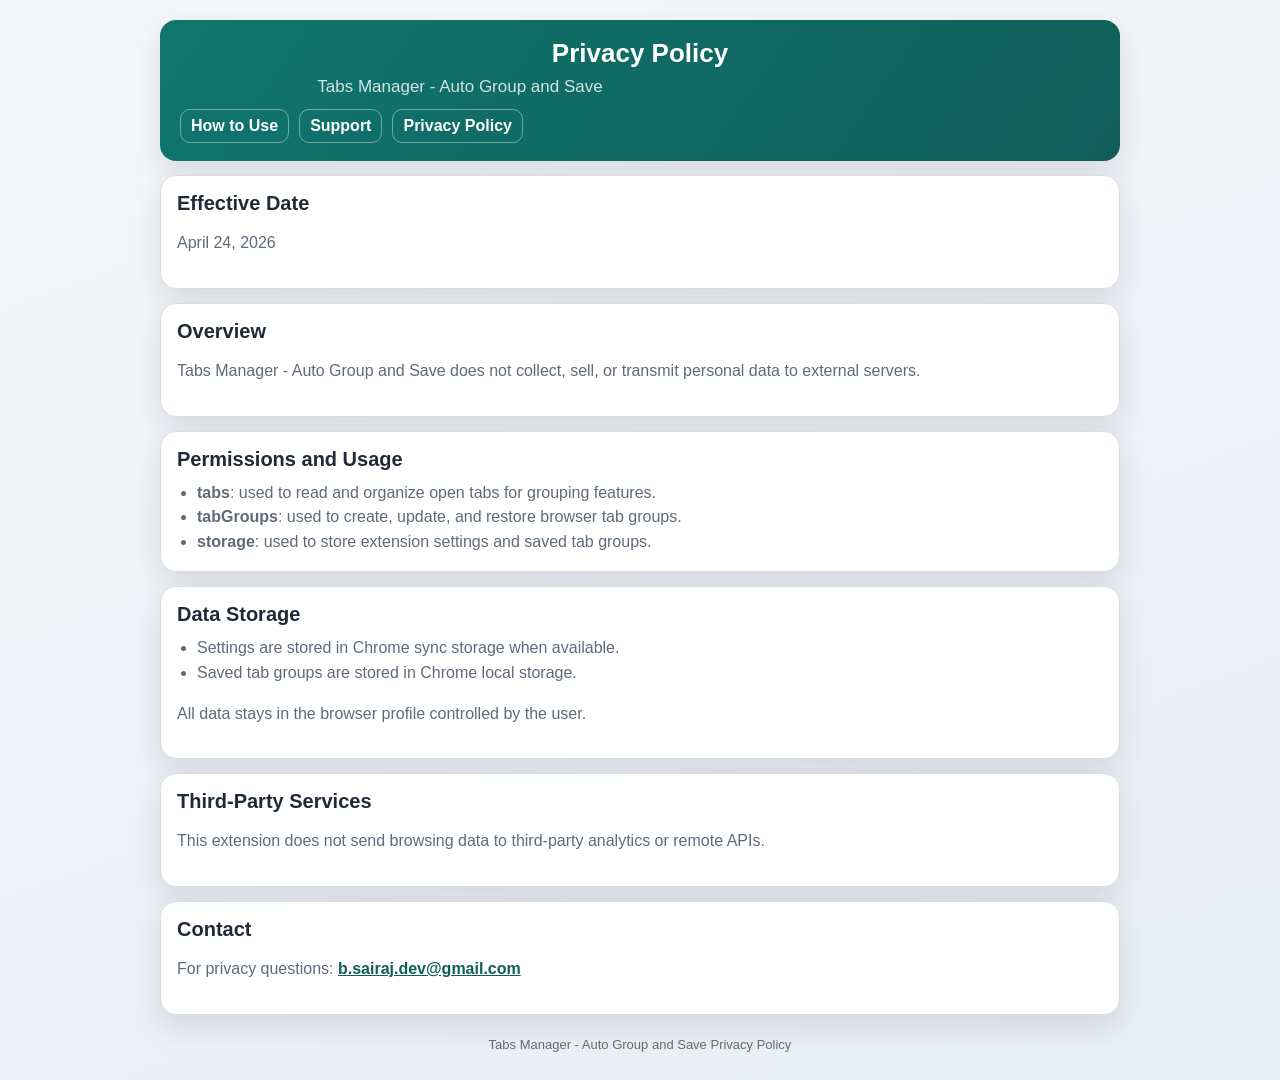
==== privacy-policy.html @ 701174a9 "Add files via upload" ====
<!DOCTYPE html>
<html lang="en">
<head>
  <meta charset="UTF-8" />
  <meta name="viewport" content="width=device-width, initial-scale=1" />
  <title>Tabs Manager - Auto Group and Save | Privacy Policy</title>
  <link rel="icon" type="image/svg+xml" href="assets/favicon.svg" />
  <link rel="stylesheet" href="styles.css" />
</head>
<body>
  <main class="page">
    <header class="hero">
      <h1>Privacy Policy</h1>
      <p>Tabs Manager - Auto Group and Save</p>
      <nav class="nav" aria-label="Site navigation">
        <a href="index.html">How to Use</a>
        <a href="support.html">Support</a>
        <a href="privacy-policy.html">Privacy Policy</a>
      </nav>
    </header>

    <section class="panel">
      <h2>Effective Date</h2>
      <p>April 24, 2026</p>
    </section>

    <section class="panel">
      <h2>Overview</h2>
      <p>Tabs Manager - Auto Group and Save does not collect, sell, or transmit personal data to external servers.</p>
    </section>

    <section class="panel">
      <h2>Permissions and Usage</h2>
      <ul>
        <li><strong>tabs</strong>: used to read and organize open tabs for grouping features.</li>
        <li><strong>tabGroups</strong>: used to create, update, and restore browser tab groups.</li>
        <li><strong>storage</strong>: used to store extension settings and saved tab groups.</li>
      </ul>
    </section>

    <section class="panel">
      <h2>Data Storage</h2>
      <ul>
        <li>Settings are stored in Chrome sync storage when available.</li>
        <li>Saved tab groups are stored in Chrome local storage.</li>
      </ul>
      <p>All data stays in the browser profile controlled by the user.</p>
    </section>

    <section class="panel">
      <h2>Third-Party Services</h2>
      <p>This extension does not send browsing data to third-party analytics or remote APIs.</p>
    </section>

    <section class="panel">
      <h2>Contact</h2>
      <p>For privacy questions: <a href="mailto:b.sairaj.dev@gmail.com">b.sairaj.dev@gmail.com</a></p>
    </section>

    <footer>
      Tabs Manager - Auto Group and Save Privacy Policy
    </footer>
  </main>
</body>
</html>
---- styles.css ----
:root {
  --bg: #f4f6f9;
  --bg-top: #f6f7f9;
  --bg-bottom: #e9eef5;
  --ink: #1f2937;
  --muted: #5f6b7a;
  --panel: #ffffff;
  --border: #d6dee9;
  --accent: #0f766e;
  --accent-strong: #115e59;
  --accent-light: #e0f2f0;
  --new-tag: #0f766e;
  --new-bg: #d1fae5;
  --warn: #d97706;
  --warn-bg: #fef3c7;
  --shadow: 0 12px 30px rgba(21, 31, 52, 0.12);
  --radius: 16px;
}

@media (prefers-color-scheme: dark) {
  :root {
    --bg-top: #0f172a;
    --bg-bottom: #101b33;
    --ink: #e5e7eb;
    --muted: #9aa7bb;
    --panel: #182033;
    --border: #2c3950;
    --accent: #1ca094;
    --accent-strong: #17756e;
    --shadow: 0 12px 30px rgba(0, 0, 0, 0.4);
  }
}

* { box-sizing: border-box; }

body {
  margin: 0;
  min-height: 100vh;
  color: var(--ink);
  font-family: "Trebuchet MS", "Segoe UI", sans-serif;
  background: linear-gradient(160deg, var(--bg-top), var(--bg-bottom));
  padding: 20px;
}

.page {
  width: min(960px, 100%);
  margin: 0 auto;
  display: grid;
  gap: 14px;
}

.page .hero {
  background: linear-gradient(125deg, var(--accent), var(--accent-strong));
  color: #fff;
  border-radius: var(--radius);
  padding: 18px 20px;
  box-shadow: var(--shadow);
}

.page .hero h1 {
  margin: 0;
  font-size: 26px;
}

.page .hero p {
  margin: 8px 0 0;
  color: rgba(255, 255, 255, 0.92);
}

.nav {
  margin-top: 12px;
  display: flex;
  flex-wrap: wrap;
  gap: 10px;
}

.nav a {
  text-decoration: none;
  color: #fff;
  border: 1px solid rgba(255, 255, 255, 0.4);
  border-radius: 10px;
  padding: 7px 10px;
  font-weight: 700;
}

.nav a:hover {
  background: rgba(255, 255, 255, 0.14);
}

.panel {
  background: var(--panel);
  border: 1px solid var(--border);
  border-radius: var(--radius);
  padding: 16px;
  box-shadow: var(--shadow);
}

.panel h2 {
  margin: 0 0 10px;
  font-size: 20px;
}

.panel h3 {
  margin: 16px 0 8px;
  font-size: 16px;
}

.panel p, .panel li {
  color: var(--muted);
  line-height: 1.55;
}

.panel ul {
  margin: 0;
  padding-left: 20px;
}

.note {
  background: rgba(15, 118, 110, 0.1);
  border: 1px solid rgba(15, 118, 110, 0.35);
  border-radius: 12px;
  padding: 10px 12px;
}

a[href^="mailto:"] {
  color: var(--accent-strong);
  font-weight: 700;
}

a[href^="mailto:"]:hover {
  color: var(--accent);
}

footer {
  color: var(--muted);
  font-size: 13px;
  text-align: center;
  padding: 8px;
}

/* ════════════════════════════════════
   Index page — How to Use
   ════════════════════════════════════ */

/* Remove body padding on index page (full-width hero layout) */
body:has(> header.hero) {
  padding: 0;
}

.hero {
  background: linear-gradient(135deg, #0f766e 0%, #065f56 100%);
  color: #fff;
  padding: 56px 24px 48px;
  text-align: center;
}
.hero h1 { font-size: 36px; font-weight: 800; margin-bottom: 10px; }
.hero p  { font-size: 17px; opacity: 0.88; max-width: 560px; margin: 0 auto; }
.install-btn {
  display: inline-flex;
  align-items: center;
  gap: 10px;
  margin-top: 24px;
  padding: 13px 24px;
  background: #fff;
  color: #0f766e;
  font-size: 15px;
  font-weight: 800;
  border-radius: 50px;
  text-decoration: none;
  box-shadow: 0 4px 20px rgba(0,0,0,0.18);
  transition: transform 0.15s, box-shadow 0.15s;
}
.install-btn:hover {
  transform: translateY(-2px);
  box-shadow: 0 8px 28px rgba(0,0,0,0.22);
}
.install-btn img { width: 22px; height: 22px; }

/* ── TOC ── */
.toc-wrap {
  max-width: 860px;
  margin: 32px auto;
  padding: 0 24px;
}
.toc {
  background: var(--panel);
  border: 1px solid var(--border);
  border-radius: var(--radius);
  padding: 20px 24px;
  box-shadow: var(--shadow);
}
.toc h2 { font-size: 14px; text-transform: uppercase; letter-spacing: .08em; color: var(--muted); margin-bottom: 12px; }
.toc ol  { padding-left: 18px; display: grid; gap: 6px; }
.toc a   { color: var(--accent); text-decoration: none; font-size: 14px; font-weight: 600; }
.toc a:hover { text-decoration: underline; }

/* ── Layout ── */
.content {
  max-width: 860px;
  margin: 0 auto 60px;
  padding: 0 24px;
  display: grid;
  gap: 36px;
}

/* ── Section card ── */
.section {
  background: var(--panel);
  border: 1px solid var(--border);
  border-radius: var(--radius);
  box-shadow: var(--shadow);
  overflow: hidden;
}
.section-header {
  padding: 20px 24px 16px;
  border-bottom: 1px solid var(--border);
  display: flex;
  align-items: center;
  gap: 12px;
}
.section-icon {
  width: 36px; height: 36px;
  border-radius: 10px;
  background: var(--accent-light);
  display: flex; align-items: center; justify-content: center;
  font-size: 18px;
  flex-shrink: 0;
}
.section-header h2 { font-size: 20px; font-weight: 700; }
.section-header .tag-new {
  font-size: 10px; font-weight: 800;
  background: var(--new-bg); color: var(--new-tag);
  border-radius: 20px; padding: 2px 8px;
  text-transform: uppercase; letter-spacing: .06em;
}
.section-body { padding: 24px; }

/* ── Steps ── */
.steps { display: grid; gap: 16px; margin-top: 4px; }
.step {
  display: flex;
  gap: 14px;
  align-items: flex-start;
}
.step-num {
  width: 26px; height: 26px;
  background: var(--accent);
  color: #fff;
  border-radius: 50%;
  font-size: 12px; font-weight: 800;
  display: flex; align-items: center; justify-content: center;
  flex-shrink: 0;
  margin-top: 2px;
}
.step-text strong { display: block; font-size: 15px; margin-bottom: 2px; }
.step-text p { font-size: 13px; color: var(--muted); }

/* ── Feature list ── */
.features { display: grid; gap: 10px; margin-top: 4px; }
.feature {
  display: flex;
  gap: 10px;
  padding: 12px 14px;
  background: var(--bg);
  border-radius: 10px;
  border: 1px solid var(--border);
}
.feature-icon { font-size: 16px; flex-shrink: 0; margin-top: 1px; }
.feature-body strong { font-size: 14px; display: flex; align-items: center; gap: 6px; }
.feature-body p { font-size: 13px; color: var(--muted); margin-top: 2px; }
.tag-new-inline {
  font-size: 9px; font-weight: 800;
  background: var(--new-bg); color: var(--new-tag);
  border-radius: 20px; padding: 1px 6px;
  text-transform: uppercase;
}

/* ── Mockup: Popup ── */
.mockup-popup {
  width: 300px;
  border-radius: 14px;
  border: 1px solid var(--border);
  overflow: hidden;
  box-shadow: 0 8px 32px rgba(0,0,0,0.12);
  font-size: 12px;
  margin: 20px auto 0;
}
.mp-header {
  background: linear-gradient(130deg, #0f766e, #065f56);
  color: #fff;
  padding: 12px 14px 10px;
}
.mp-header h3 { font-size: 15px; font-weight: 700; }
.mp-header p  { font-size: 11px; opacity: .8; margin-top: 2px; }
.mp-panel {
  background: #fff;
  border-bottom: 1px solid var(--border);
  padding: 10px 12px;
}
.mp-row {
  display: flex; align-items: center;
  justify-content: space-between;
  padding: 5px 0;
  font-size: 12px; font-weight: 600;
}
.mp-row + .mp-row { border-top: 1px solid #f1f5f9; }
.mp-toggle {
  width: 32px; height: 18px;
  background: #0f766e;
  border-radius: 18px;
  position: relative;
}
.mp-toggle::after {
  content: "";
  position: absolute;
  width: 14px; height: 14px;
  background: #fff;
  border-radius: 50%;
  top: 2px; right: 2px;
}
.mp-toggle.off { background: #cbd5e1; }
.mp-toggle.off::after { right: auto; left: 2px; }
.mp-configure {
  display: flex; align-items: center; justify-content: space-between;
  border-top: 1px solid var(--border);
  padding: 8px 0 2px;
  margin-top: 4px;
}
.mp-configure span { font-size: 11px; color: var(--muted); }
.mp-configure button {
  font-size: 11px; font-weight: 700;
  background: #f1f5f9; border: 1px solid var(--border);
  border-radius: 8px; padding: 4px 8px; cursor: default;
}
.mp-group-list { display: grid; gap: 5px; }
.mp-group-item {
  display: flex; align-items: center; gap: 6px;
  background: linear-gradient(135deg, #39867f, #0d6b63);
  border-radius: 8px; padding: 6px 8px;
  color: #fff; font-weight: 700; font-size: 12px;
}
.swatch {
  width: 10px; height: 10px; border-radius: 50%; flex-shrink: 0;
}
.mp-group-item button {
  margin-left: auto; font-size: 10px; font-weight: 700;
  background: rgba(255,255,255,.22); color: #fff;
  border: 1px solid rgba(255,255,255,.3);
  border-radius: 6px; padding: 2px 6px; cursor: default;
}

/* ── Mockup: Options ── */
.mockup-options {
  border: 1px solid var(--border);
  border-radius: 12px;
  overflow: hidden;
  margin-top: 20px;
  font-size: 12px;
  box-shadow: 0 4px 18px rgba(0,0,0,.08);
}
.mo-hero {
  background: linear-gradient(130deg, #0f766e, #065f56);
  color: #fff;
  padding: 14px 16px;
}
.mo-hero h3 { font-size: 15px; font-weight: 700; }
.mo-panel {
  background: #fff;
  border-top: 1px solid var(--border);
  padding: 14px 16px;
}
.mo-panel h4 { font-size: 12px; font-weight: 700; color: var(--muted); text-transform: uppercase; letter-spacing: .06em; margin-bottom: 10px; }
.mo-row {
  display: flex; align-items: center;
  justify-content: space-between;
  padding: 6px 0;
  border-bottom: 1px solid #f1f5f9;
  font-size: 12px;
}
.mo-row:last-child { border-bottom: none; }
.mo-row select {
  font-size: 11px; padding: 3px 6px;
  border: 1px solid var(--border); border-radius: 6px;
}

/* ── Mockup: Custom Rules ── */
.mockup-rules {
  border: 1px solid var(--border);
  border-radius: 12px;
  overflow: hidden;
  margin-top: 20px;
  font-size: 12px;
  box-shadow: 0 4px 18px rgba(0,0,0,.08);
}
.mr-header {
  background: linear-gradient(130deg, #0f766e, #065f56);
  color: #fff; padding: 12px 16px;
}
.mr-header h3 { font-size: 14px; font-weight: 700; }
.mr-body { background: #fff; padding: 14px 16px; }
.mr-rule {
  border: 1px solid var(--border);
  border-radius: 10px; padding: 10px 12px;
  margin-bottom: 10px;
}
.mr-rule-head {
  display: flex; align-items: center; gap: 8px;
  margin-bottom: 8px;
}
.mr-rule-name {
  flex: 1; font-weight: 700; font-size: 13px;
  background: transparent; border: none; color: var(--ink);
}
.mr-group {
  border: 1px solid #e2e8f0;
  border-radius: 8px; padding: 8px 10px;
  margin-bottom: 6px; background: #f8fafc;
}
.mr-group-meta {
  display: flex; align-items: center; gap: 6px; margin-bottom: 6px;
}
.chip {
  display: inline-flex; align-items: center; gap: 4px;
  background: #e0f2f0; border: 1px solid #99d6d0;
  border-radius: 20px; padding: 2px 8px 2px 6px;
  font-size: 11px;
}
.chip .ct { font-size: 9px; font-weight: 800; color: #0f766e; text-transform: uppercase; }
.chip-and { font-size: 9px; font-weight: 700; color: var(--muted); text-transform: uppercase; padding: 0 2px; }
.mr-add-row {
  display: flex; gap: 6px; margin-top: 6px; align-items: center;
}
.mr-add-row select, .mr-add-row input {
  font-size: 11px; padding: 3px 6px;
  border: 1px solid var(--border); border-radius: 6px;
}
.mr-add-row input { flex: 1; }
.btn-plus {
  width: 22px; height: 22px;
  background: #e0f2f0; color: #0f766e;
  border: none; border-radius: 50%;
  font-size: 16px; font-weight: 700;
  display: flex; align-items: center; justify-content: center;
  cursor: default; line-height: 1;
}

/* ── Tip box ── */
.tip {
  display: flex; gap: 10px;
  background: var(--warn-bg);
  border: 1px solid #fcd34d;
  border-radius: 10px;
  padding: 12px 14px;
  margin-top: 16px;
  font-size: 13px;
}
.tip-icon { font-size: 16px; flex-shrink: 0; }

/* ── Table ── */
table { width: 100%; border-collapse: collapse; margin-top: 12px; font-size: 13px; }
th { text-align: left; padding: 8px 12px; background: var(--bg); font-size: 11px; text-transform: uppercase; letter-spacing: .05em; color: var(--muted); border-bottom: 1px solid var(--border); }
td { padding: 9px 12px; border-bottom: 1px solid var(--border); vertical-align: top; }
td:first-child { font-weight: 600; white-space: nowrap; }
tr:last-child td { border-bottom: none; }

/* ── Responsive ── */
@media (max-width: 600px) {
  .hero h1 { font-size: 26px; }
  .mockup-popup { width: 100%; }
}
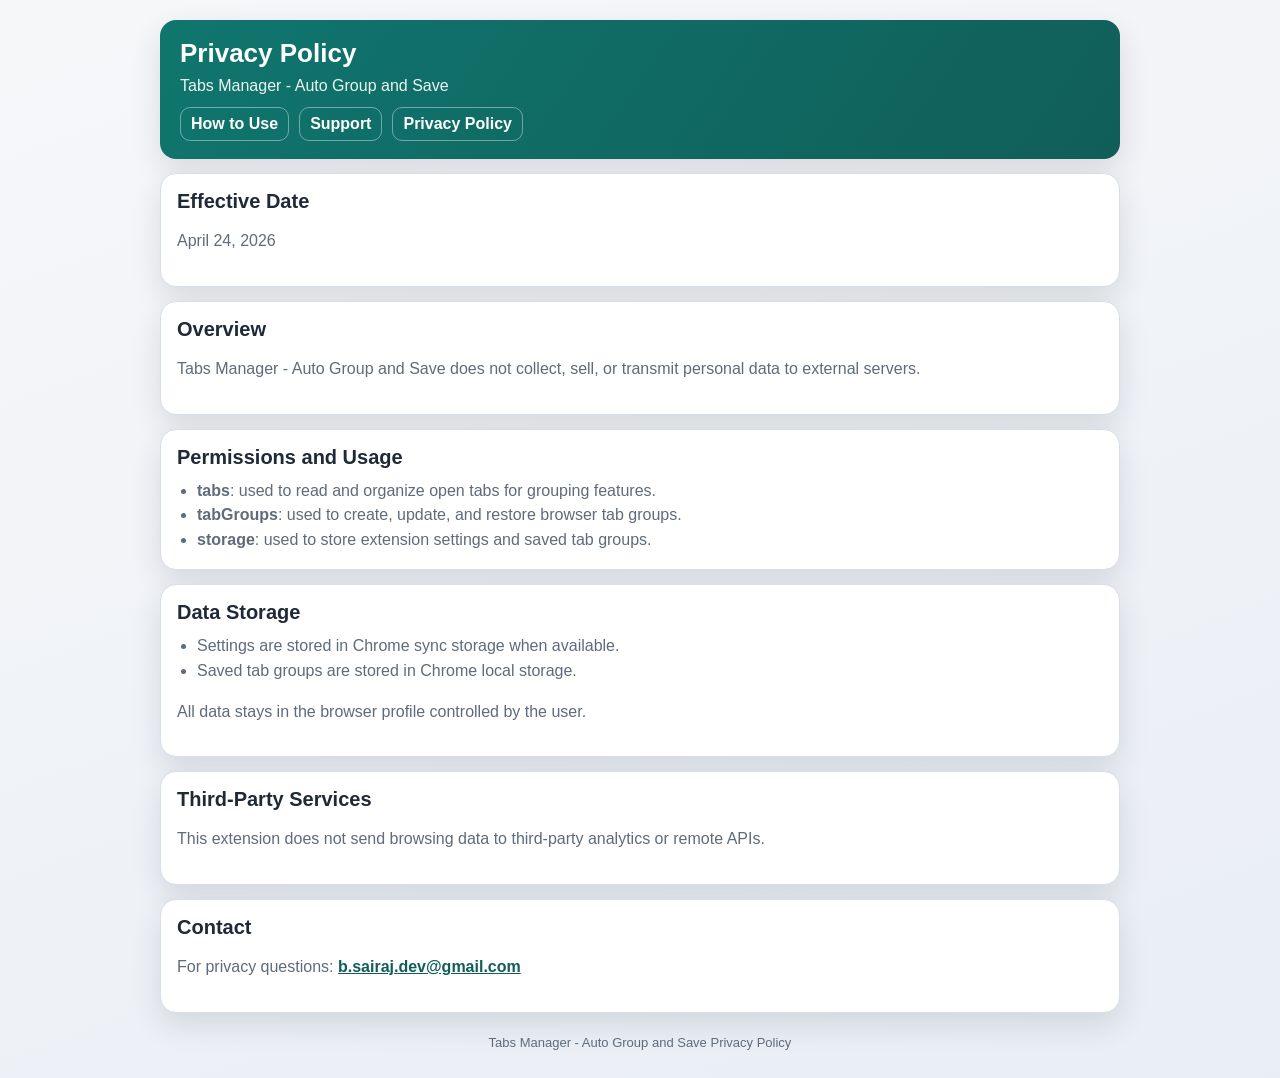
==== commit b7231444: "Add support widget to privacy policy page Added a Buy Me a Coffee widget for support." ====
--- a/privacy-policy.html
+++ b/privacy-policy.html
@@ -61,5 +61,18 @@
       Tabs Manager - Auto Group and Save Privacy Policy
     </footer>
   </main>
+  <script 
+  data-name="BMC-Widget" 
+  data-cfasync="false" 
+  src="https://cdnjs.buymeacoffee.com/1.0.0/widget.prod.min.js" 
+  data-id="sairajbadam" 
+  data-description="Support me on Buy me a coffee!" 
+  data-message="" 
+  data-color="#0f766e" 
+  data-position="Right" 
+  data-x_margin="18" 
+  data-y_margin="18">
+</script>
+
 </body>
 </html>
--- a/styles.css
+++ b/styles.css
@@ -21,17 +21,34 @@
   :root {
     --bg-top: #0f172a;
     --bg-bottom: #101b33;
+    --bg: #1e2d45;
     --ink: #e5e7eb;
     --muted: #9aa7bb;
     --panel: #182033;
     --border: #2c3950;
     --accent: #1ca094;
-    --accent-strong: #17756e;
+    --accent-strong: #2dd4bf;
+    --accent-light: #0d3d38;
+    --new-bg: #064e3b;
+    --new-tag: #6ee7b7;
+    --warn-bg: #422006;
     --shadow: 0 12px 30px rgba(0, 0, 0, 0.4);
   }
 }
 
 * { box-sizing: border-box; }
+
+.sr-only {
+  position: absolute;
+  width: 1px;
+  height: 1px;
+  padding: 0;
+  margin: -1px;
+  overflow: hidden;
+  clip: rect(0, 0, 0, 0);
+  white-space: nowrap;
+  border: 0;
+}
 
 body {
   margin: 0;
@@ -142,19 +159,22 @@
    Index page — How to Use
    ════════════════════════════════════ */
 
-/* Remove body padding on index page (full-width hero layout) */
-body:has(> header.hero) {
-  padding: 0;
-}
-
-.hero {
-  background: linear-gradient(135deg, #0f766e 0%, #065f56 100%);
-  color: #fff;
-  padding: 56px 24px 48px;
+/* Landing page hero — index.html only */
+.page .hero.hero-landing {
+  padding: 48px 24px 40px;
   text-align: center;
 }
-.hero h1 { font-size: 36px; font-weight: 800; margin-bottom: 10px; }
-.hero p  { font-size: 17px; opacity: 0.88; max-width: 560px; margin: 0 auto; }
+.page .hero.hero-landing h1 {
+  font-size: 36px;
+  font-weight: 800;
+  margin-bottom: 8px;
+}
+.page .hero.hero-landing p {
+  font-size: 17px;
+  color: rgba(255, 255, 255, 0.88);
+  max-width: 560px;
+  margin: 0 auto;
+}
 .install-btn {
   display: inline-flex;
   align-items: center;
@@ -176,13 +196,8 @@
 }
 .install-btn img { width: 22px; height: 22px; }
 
-/* ── TOC ── */
-.toc-wrap {
-  max-width: 860px;
-  margin: 32px auto;
-  padding: 0 24px;
-}
-.toc {
+/* ── Layout ── */
+.content {
   background: var(--panel);
   border: 1px solid var(--border);
   border-radius: var(--radius);
@@ -197,7 +212,7 @@
 /* ── Layout ── */
 .content {
   max-width: 860px;
-  margin: 0 auto 60px;
+  margin: 0 auto;
   padding: 0 24px;
   display: grid;
   gap: 36px;
@@ -293,7 +308,7 @@
 .mp-header h3 { font-size: 15px; font-weight: 700; }
 .mp-header p  { font-size: 11px; opacity: .8; margin-top: 2px; }
 .mp-panel {
-  background: #fff;
+  background: var(--panel);
   border-bottom: 1px solid var(--border);
   padding: 10px 12px;
 }
@@ -303,7 +318,7 @@
   padding: 5px 0;
   font-size: 12px; font-weight: 600;
 }
-.mp-row + .mp-row { border-top: 1px solid #f1f5f9; }
+.mp-row + .mp-row { border-top: 1px solid var(--border); }
 .mp-toggle {
   width: 32px; height: 18px;
   background: #0f766e;
@@ -329,7 +344,7 @@
 .mp-configure span { font-size: 11px; color: var(--muted); }
 .mp-configure button {
   font-size: 11px; font-weight: 700;
-  background: #f1f5f9; border: 1px solid var(--border);
+  background: var(--bg); color: var(--ink); border: 1px solid var(--border);
   border-radius: 8px; padding: 4px 8px; cursor: default;
 }
 .mp-group-list { display: grid; gap: 5px; }
@@ -365,7 +380,7 @@
 }
 .mo-hero h3 { font-size: 15px; font-weight: 700; }
 .mo-panel {
-  background: #fff;
+  background: var(--panel);
   border-top: 1px solid var(--border);
   padding: 14px 16px;
 }
@@ -374,12 +389,13 @@
   display: flex; align-items: center;
   justify-content: space-between;
   padding: 6px 0;
-  border-bottom: 1px solid #f1f5f9;
+  border-bottom: 1px solid var(--border);
   font-size: 12px;
 }
 .mo-row:last-child { border-bottom: none; }
 .mo-row select {
   font-size: 11px; padding: 3px 6px;
+  background: var(--panel); color: var(--ink);
   border: 1px solid var(--border); border-radius: 6px;
 }
 
@@ -397,7 +413,7 @@
   color: #fff; padding: 12px 16px;
 }
 .mr-header h3 { font-size: 14px; font-weight: 700; }
-.mr-body { background: #fff; padding: 14px 16px; }
+.mr-body { background: var(--panel); padding: 14px 16px; }
 .mr-rule {
   border: 1px solid var(--border);
   border-radius: 10px; padding: 10px 12px;
@@ -412,32 +428,33 @@
   background: transparent; border: none; color: var(--ink);
 }
 .mr-group {
-  border: 1px solid #e2e8f0;
+  border: 1px solid var(--border);
   border-radius: 8px; padding: 8px 10px;
-  margin-bottom: 6px; background: #f8fafc;
+  margin-bottom: 6px; background: var(--bg);
 }
 .mr-group-meta {
   display: flex; align-items: center; gap: 6px; margin-bottom: 6px;
 }
 .chip {
   display: inline-flex; align-items: center; gap: 4px;
-  background: #e0f2f0; border: 1px solid #99d6d0;
+  background: var(--accent-light); border: 1px solid var(--accent);
   border-radius: 20px; padding: 2px 8px 2px 6px;
   font-size: 11px;
 }
-.chip .ct { font-size: 9px; font-weight: 800; color: #0f766e; text-transform: uppercase; }
+.chip .ct { font-size: 9px; font-weight: 800; color: var(--new-tag); text-transform: uppercase; }
 .chip-and { font-size: 9px; font-weight: 700; color: var(--muted); text-transform: uppercase; padding: 0 2px; }
 .mr-add-row {
   display: flex; gap: 6px; margin-top: 6px; align-items: center;
 }
 .mr-add-row select, .mr-add-row input {
   font-size: 11px; padding: 3px 6px;
+  background: var(--panel); color: var(--ink);
   border: 1px solid var(--border); border-radius: 6px;
 }
 .mr-add-row input { flex: 1; }
 .btn-plus {
   width: 22px; height: 22px;
-  background: #e0f2f0; color: #0f766e;
+  background: var(--accent-light); color: var(--new-tag);
   border: none; border-radius: 50%;
   font-size: 16px; font-weight: 700;
   display: flex; align-items: center; justify-content: center;
@@ -468,3 +485,9 @@
   .hero h1 { font-size: 26px; }
   .mockup-popup { width: 100%; }
 }
+
+/* ── Dark mode: residual overrides (no variable equivalent) ── */
+@media (prefers-color-scheme: dark) {
+  .mp-toggle.off { background: #374357; }
+  .tip { border-color: #854d0e; }
+}
